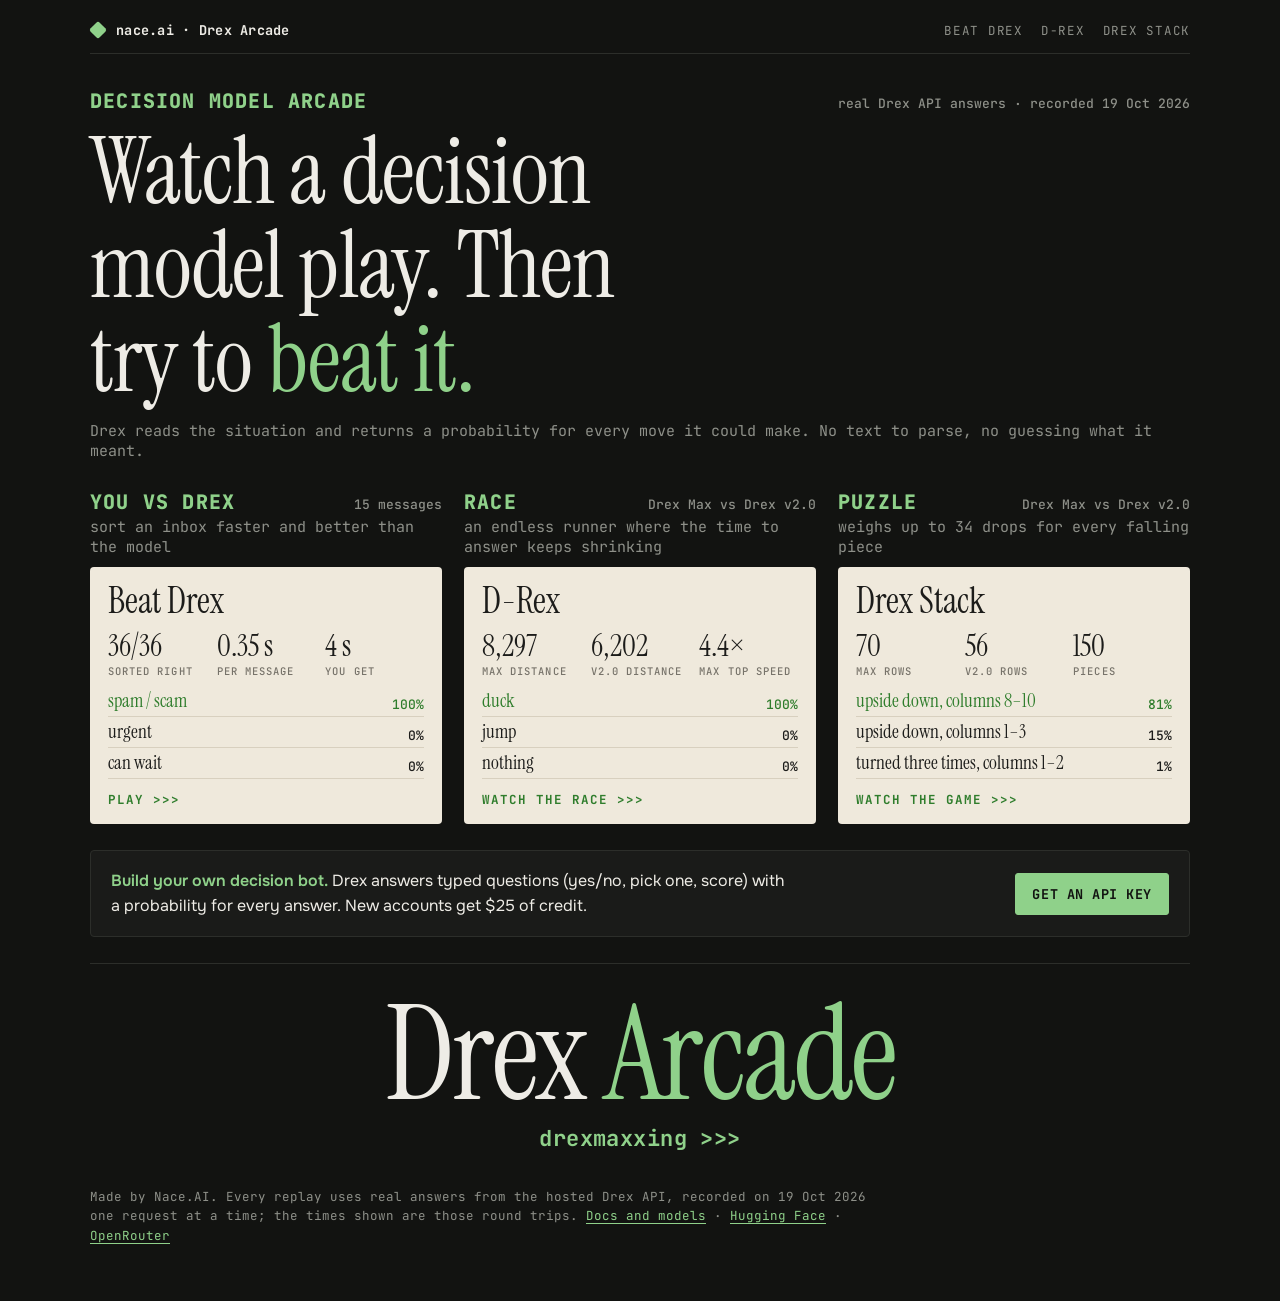
==== index.html @ 6d924fd9 "Drex Arcade: static replays of Drex playing three games Landing, Beat Drex, D-Rex and Drex Stack, st" ====
<!doctype html>
<html lang="en">
<head>
<meta charset="utf-8">
<meta name="viewport" content="width=device-width, initial-scale=1, viewport-fit=cover">
<title>Drex Arcade</title>
<meta name="description" content="Watch Drex, the decision model by Nace.AI, play games. Then try to beat it at sorting an inbox.">
<meta property="og:title" content="Drex Arcade">
<meta property="og:description" content="Watch a decision model play. Then try to beat it.">
<meta property="og:image" content="https://drex-arcade.vercel.app/og.png">
<meta name="twitter:card" content="summary_large_image">
<link rel="icon" href="favicon.svg" type="image/svg+xml">
<link rel="preconnect" href="https://fonts.googleapis.com"><link rel="preconnect" href="https://fonts.gstatic.com" crossorigin>
<link rel="stylesheet" href="https://fonts.googleapis.com/css2?family=Instrument+Serif&family=JetBrains+Mono:wght@400;500;700;800&family=Onest:wght@400;500;600&display=swap">
<link rel="stylesheet" href="shared.css">
<script>if (/[?&]clip\b/.test(location.search)) document.documentElement.classList.add('clip');</script>
<style>
  .hero { display: grid; gap: 14px; padding-block: 10px 4px; }
  .hero h1 { font-size: clamp(44px, 8vw, 92px); max-width: 15ch; }
  .hero h1 em { font-style: normal; color: var(--accent); }
  .tiles { display: grid; grid-template-columns: repeat(auto-fit, minmax(300px, 1fr)); gap: 28px 22px; }
  .tile { display: grid; gap: 10px; align-content: start; text-decoration: none; color: var(--ink); }
  .tile .paper { padding: 16px 18px; display: grid; gap: 12px; transition: transform .15s; }
  .tile:hover .paper { transform: translateY(-3px); }
  .tile .name { font: 400 36px/1 var(--serif); color: var(--paper-ink); }
  .nums { display: grid; grid-template-columns: repeat(3, 1fr); gap: 10px; }
  .nums div { display: grid; gap: 3px; }
  .odds { display: grid; gap: 4px; }
  .odds .row { display: grid; grid-template-columns: 1fr auto; gap: 10px; font: 400 19px/1.2 var(--serif); border-bottom: 1px solid var(--paper-line); padding-bottom: 3px; }
  .odds .row span:last-child { font: 500 13px var(--display); align-self: end; }
  .odds .row.pick { color: var(--accent-ink); }
  .play { font: 700 12.5px var(--display); letter-spacing: .08em; text-transform: uppercase; color: var(--accent-ink); }
</style>
</head>
<body>
<div class="wrap">
  <div class="topbar"><a class="brand" href="./"><i></i>nace.ai · Drex Arcade</a><nav><a href="beat/">Beat Drex</a><a href="d-rex/">D-Rex</a><a href="stack/">Drex Stack</a></nav></div>

  <section class="hero">
    <div class="sec-head"><div class="row"><span class="label">Decision model arcade</span><span class="meta">real Drex API answers · recorded 19 Oct 2026</span></div></div>
    <h1>Watch a decision model play. Then try to <em>beat it.</em></h1>
    <p class="subtitle">Drex reads the situation and returns a probability for every move it could make. No text to parse, no guessing what it meant.</p>
  </section>

  <section class="tiles">
    <a class="tile" href="beat/">
      <div class="sec-head"><div class="row"><span class="label">You vs Drex</span><span class="meta">15 messages</span></div><span class="subtitle">sort an inbox faster and better than the model</span></div>
      <div class="paper">
        <span class="name">Beat Drex</span>
        <div class="nums"><div><span class="num" id="b-right">…</span><span class="caps">sorted right</span></div><div><span class="num" id="b-ms">…</span><span class="caps">per message</span></div><div><span class="num">4 s</span><span class="caps">you get</span></div></div>
        <div class="odds"><div class="row pick"><span>spam / scam</span><span>100%</span></div><div class="row"><span>urgent</span><span>0%</span></div><div class="row"><span>can wait</span><span>0%</span></div></div>
        <span class="play">Play >>></span>
      </div>
    </a>
    <a class="tile" href="d-rex/">
      <div class="sec-head"><div class="row"><span class="label">Race</span><span class="meta">Drex Max vs Drex v2.0</span></div><span class="subtitle">an endless runner where the time to answer keeps shrinking</span></div>
      <div class="paper">
        <span class="name">D-Rex</span>
        <div class="nums"><div><span class="num" id="d-max">…</span><span class="caps">Max distance</span></div><div><span class="num" id="d-v2">…</span><span class="caps">v2.0 distance</span></div><div><span class="num" id="d-speed">…</span><span class="caps">Max top speed</span></div></div>
        <div class="odds"><div class="row pick"><span>duck</span><span>100%</span></div><div class="row"><span>jump</span><span>0%</span></div><div class="row"><span>nothing</span><span>0%</span></div></div>
        <span class="play">Watch the race >>></span>
      </div>
    </a>
    <a class="tile" href="stack/">
      <div class="sec-head"><div class="row"><span class="label">Puzzle</span><span class="meta">Drex Max vs Drex v2.0</span></div><span class="subtitle">weighs up to 34 drops for every falling piece</span></div>
      <div class="paper">
        <span class="name">Drex Stack</span>
        <div class="nums"><div><span class="num" id="s-max">…</span><span class="caps">Max rows</span></div><div><span class="num" id="s-v2">…</span><span class="caps">v2.0 rows</span></div><div><span class="num">150</span><span class="caps">pieces</span></div></div>
        <div class="odds"><div class="row pick"><span>upside down, columns 8–10</span><span>81%</span></div><div class="row"><span>upside down, columns 1–3</span><span>15%</span></div><div class="row"><span>turned three times, columns 1–2</span><span>1%</span></div></div>
        <span class="play">Watch the game >>></span>
      </div>
    </a>
  </section>

  <section class="cta">
    <p><b>Build your own decision bot.</b> Drex answers typed questions (yes/no, pick one, score) with a probability for every answer. New accounts get $25 of credit.</p>
    <a class="btn accent" href="https://console.nace.ai/?utm_source=arcade&amp;utm_medium=site&amp;utm_campaign=drex10000&amp;utm_content=home">Get an API key</a>
  </section>

  <footer class="wordmark"><span class="big">Drex <em>Arcade</em></span><span class="tag">drexmaxxing >>></span></footer>
  <p class="note">Made by Nace.AI. Every replay uses real answers from the hosted Drex API, recorded on 19 Oct 2026 one request at a time; the times shown are those round trips. <a href="https://nace.ai/developers">Docs and models</a> · <a href="https://huggingface.co/nace-ai">Hugging Face</a> · <a href="https://openrouter.ai/nace-ai">OpenRouter</a></p>
</div>
<script type="module">
// Headline numbers come straight from the recordings.
const get = (p) => fetch(p).then((r) => (r.ok ? r.json() : null)).catch(() => null);
const set = (id, v) => { const el = document.getElementById(id); if (el) el.textContent = v; };
const [beat, stack, race] = await Promise.all([get('beat/answers.json'), get('stack/replay.json'), get('d-rex/replay.json')]);
if (beat) {
  const { MESSAGES } = await import('./beat/messages.js');
  const a = beat.answers['drex-max'];
  set('b-right', `${a.filter((x, i) => x.choice === MESSAGES[i].label).length}/${a.length}`);
  set('b-ms', `${(a.reduce((s, x) => s + x.ms, 0) / a.length / 1000).toFixed(2)} s`);
}
if (race) {
  const dx = await import('./d-rex/engine.js');
  const sch = dx.schedule(race.seed, 400), mx = dx.simulate(race.runs['drex-max'], sch), v2 = dx.simulate(race.runs['drex-v2.0'], sch);
  set('d-max', mx.score.toLocaleString('en-US')); set('d-v2', v2.score.toLocaleString('en-US')); set('d-speed', `${mx.speed}×`);
}
if (stack) {
  const sm = await import('./stack/engine.js');
  const rows = {};
  for (const [model, run] of Object.entries(stack.runs)) {
    const seq = sm.pieceSequence(stack.seed, stack.maxPieces + 2), garbage = sm.garbageHoles(stack.seed, 100);
    let b = sm.emptyBoard(), lines = 0;
    run.forEach((d, i) => { const { list } = sm.requestFor(b, seq, i, lines, stack.version); const p = list.find((o) => o.key === d.choice) ?? list[0]; b = sm.normalize(p.after); lines += p.cleared; if ((i + 1) % sm.GARBAGE_EVERY === 0) b = sm.addGarbage(b, garbage[(i + 1) / sm.GARBAGE_EVERY]).board; });
    rows[model] = lines;
  }
  set('s-max', rows['drex-max']); set('s-v2', rows['drex-v2.0']);
}
</script>
</body>
</html>
---- shared.css ----
/* Drex Arcade, styled after the Drex Max launch post: near-black page, green mono section labels,
   a high-contrast serif for names and numbers, and cream "paper" panels that hold the data. One dark look on purpose. */
:root {
  color-scheme: dark;
  --bg: #121311; --surface: #1a1b19; --ink: #eeece6; --muted: #8e9089; --line: #2c2e2a;
  --accent: #8fd18a; --accent-soft: #1f2c1e; --amber: #e3b45a; --amber-soft: #2e2615; --bad: #e8795a; --bad-soft: #33201a;
  --paper: #efe9dc; --paper-ink: #1c1c1a; --paper-muted: #77736a; --paper-line: #d8d0bf; --accent-ink: #2f7d2c; --bad-ink: #b4441c; --amber-ink: #b07a12;
  --display: "JetBrains Mono", ui-monospace, "SF Mono", Menlo, monospace;   /* labels, UI, data */
  --serif: "Instrument Serif", "Iowan Old Style", Georgia, serif;          /* names and big numbers */
  --body: "Onest", system-ui, -apple-system, "Segoe UI", sans-serif;
}
* { box-sizing: border-box; }
html, body { margin: 0; }
body { background: var(--bg); color: var(--ink); font: 16px/1.55 var(--body);
  padding-left: max(16px, env(safe-area-inset-left, 0px)); padding-right: max(16px, env(safe-area-inset-right, 0px)); padding-block: 20px 56px; }
a { color: var(--accent); text-underline-offset: 3px; }
h1, h2, h3 { font-family: var(--serif); font-weight: 400; margin: 0; line-height: 1.02; text-wrap: balance; letter-spacing: -0.01em; }
p { margin: 0; }
.wrap { max-width: 1100px; margin: 0 auto; display: grid; gap: 26px; }

/* Top bar */
.topbar { display: flex; justify-content: space-between; align-items: center; gap: 12px; flex-wrap: wrap; font-family: var(--display); font-size: 13.5px; border-bottom: 1px solid var(--line); padding-bottom: 12px; }
.topbar .brand { font-weight: 700; color: var(--ink); text-decoration: none; display: flex; align-items: center; gap: 10px; letter-spacing: .02em; }
.topbar .brand i { width: 16px; height: 16px; background: var(--accent); display: inline-block; border-radius: 3px; transform: rotate(45deg) scale(.8); }
.topbar nav { display: flex; gap: 18px; flex-wrap: wrap; }
.topbar nav a { color: var(--muted); text-decoration: none; text-transform: uppercase; letter-spacing: .06em; font-size: 12.5px; }
.topbar nav a[aria-current="page"], .topbar nav a:hover { color: var(--accent); }

/* Section heads, as in the post: green mono label left, grey mono meta right, grey subtitle under */
.sec-head { display: grid; gap: 4px; }
.sec-head .row { display: flex; justify-content: space-between; align-items: baseline; gap: 12px; flex-wrap: wrap; }
.label { font: 800 clamp(16px, 2.2vw, 20px)/1.1 var(--display); letter-spacing: .06em; text-transform: uppercase; color: var(--accent); }
.meta { font: 500 13px var(--display); color: var(--muted); }
.subtitle { font: 400 15px var(--display); color: var(--muted); }

/* Cream paper panels hold game data */
.paper { background: var(--paper); color: var(--paper-ink); border-radius: 4px; }
.paper .caps { font: 500 10.5px var(--display); letter-spacing: .1em; text-transform: uppercase; color: var(--paper-muted); }
.paper .num { font: 400 30px/1 var(--serif); font-variant-numeric: tabular-nums; }
.paper .rule { border-top: 1px solid var(--paper-line); }

/* Buttons */
.btn { font: 700 13.5px var(--display); letter-spacing: .04em; text-transform: uppercase; padding: 11px 16px; border: 1px solid var(--accent); background: transparent; color: var(--accent); border-radius: 3px; cursor: pointer; text-decoration: none; display: inline-flex; align-items: center; gap: 8px; }
.btn:hover { background: var(--accent-soft); }
.btn.primary, .btn.accent { background: var(--accent); color: var(--bg); }
.btn.primary:hover, .btn.accent:hover { filter: brightness(1.08); }
.btn:focus-visible, a:focus-visible, button:focus-visible { outline: 2px solid var(--accent); outline-offset: 3px; }
.muted { color: var(--muted); }
.mono { font-family: var(--display); }
.note { font: 12.5px/1.55 var(--display); color: var(--muted); max-width: 100ch; }

/* Call to action band */
.cta { border: 1px solid var(--line); border-radius: 4px; padding: 18px 20px; display: flex; justify-content: space-between; align-items: center; gap: 14px; flex-wrap: wrap; background: var(--surface); }
.cta p { max-width: 62ch; }
.cta b { color: var(--accent); font-weight: 600; }

/* Big wordmark footer, like the post's "Drex Max" */
.wordmark { display: grid; gap: 6px; justify-items: center; padding-block: 28px 8px; border-top: 1px solid var(--line); }
.wordmark .big { font: 400 clamp(56px, 12vw, 132px)/0.95 var(--serif); letter-spacing: -0.02em; }
.wordmark .big em { font-style: normal; color: var(--accent); }
.wordmark .tag { font: 700 clamp(16px, 2.4vw, 22px) var(--display); color: var(--accent); letter-spacing: .02em; }
/* ?clip: a clean frame for screen-recording posts on X (no nav, CTA or footnotes) */
.clip body { padding-block: 28px; }
.clip .topbar, .clip .cta, .clip .note, .clip .no-clip { display: none !important; }
.clip .wordmark { padding-block: 14px 0; }
.clip .wordmark .big { font-size: clamp(40px, 6vw, 64px); }

@media (prefers-reduced-motion: reduce) { * { transition: none !important; animation: none !important; } }
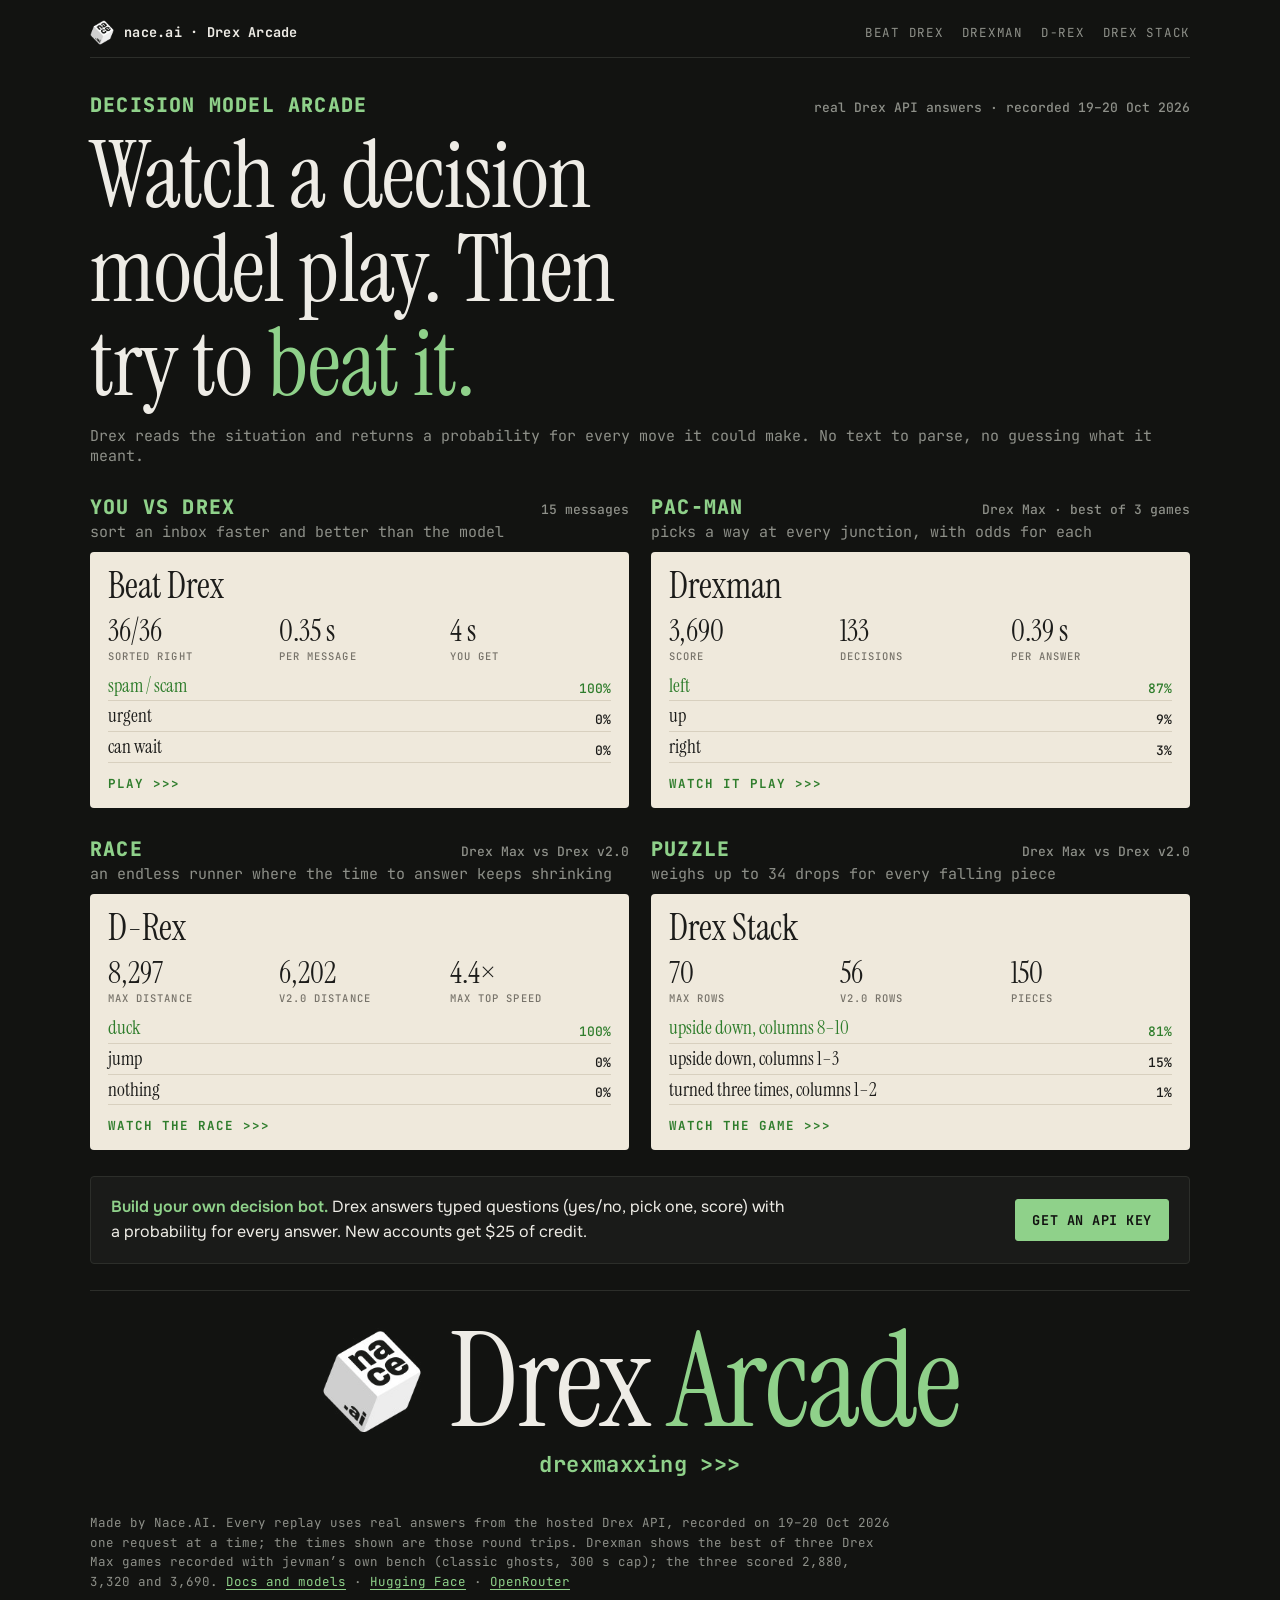
==== commit 354f778a: "Add Drexman, use the real Nace logo Drexman is jevman's Pac-Man replaying a recorded Drex Max game (" ====
--- a/index.html
+++ b/index.html
@@ -9,7 +9,7 @@
 <meta property="og:description" content="Watch a decision model play. Then try to beat it.">
 <meta property="og:image" content="https://drex-arcade.vercel.app/og.png">
 <meta name="twitter:card" content="summary_large_image">
-<link rel="icon" href="favicon.svg" type="image/svg+xml">
+<link rel="icon" href="favicon.png" type="image/png">
 <link rel="preconnect" href="https://fonts.googleapis.com"><link rel="preconnect" href="https://fonts.gstatic.com" crossorigin>
 <link rel="stylesheet" href="https://fonts.googleapis.com/css2?family=Instrument+Serif&family=JetBrains+Mono:wght@400;500;700;800&family=Onest:wght@400;500;600&display=swap">
 <link rel="stylesheet" href="shared.css">
@@ -18,7 +18,7 @@
   .hero { display: grid; gap: 14px; padding-block: 10px 4px; }
   .hero h1 { font-size: clamp(44px, 8vw, 92px); max-width: 15ch; }
   .hero h1 em { font-style: normal; color: var(--accent); }
-  .tiles { display: grid; grid-template-columns: repeat(auto-fit, minmax(300px, 1fr)); gap: 28px 22px; }
+  .tiles { display: grid; grid-template-columns: repeat(auto-fit, minmax(min(100%, 440px), 1fr)); gap: 30px 22px; }
   .tile { display: grid; gap: 10px; align-content: start; text-decoration: none; color: var(--ink); }
   .tile .paper { padding: 16px 18px; display: grid; gap: 12px; transition: transform .15s; }
   .tile:hover .paper { transform: translateY(-3px); }
@@ -34,10 +34,10 @@
 </head>
 <body>
 <div class="wrap">
-  <div class="topbar"><a class="brand" href="./"><i></i>nace.ai · Drex Arcade</a><nav><a href="beat/">Beat Drex</a><a href="d-rex/">D-Rex</a><a href="stack/">Drex Stack</a></nav></div>
+  <div class="topbar"><a class="brand" href="./"><img src="nace.png" alt="">nace.ai · Drex Arcade</a><nav><a href="beat/">Beat Drex</a><a href="drexman/">Drexman</a><a href="d-rex/">D-Rex</a><a href="stack/">Drex Stack</a></nav></div>
 
   <section class="hero">
-    <div class="sec-head"><div class="row"><span class="label">Decision model arcade</span><span class="meta">real Drex API answers · recorded 19 Oct 2026</span></div></div>
+    <div class="sec-head"><div class="row"><span class="label">Decision model arcade</span><span class="meta">real Drex API answers · recorded 19–20 Oct 2026</span></div></div>
     <h1>Watch a decision model play. Then try to <em>beat it.</em></h1>
     <p class="subtitle">Drex reads the situation and returns a probability for every move it could make. No text to parse, no guessing what it meant.</p>
   </section>
@@ -50,6 +50,15 @@
         <div class="nums"><div><span class="num" id="b-right">…</span><span class="caps">sorted right</span></div><div><span class="num" id="b-ms">…</span><span class="caps">per message</span></div><div><span class="num">4 s</span><span class="caps">you get</span></div></div>
         <div class="odds"><div class="row pick"><span>spam / scam</span><span>100%</span></div><div class="row"><span>urgent</span><span>0%</span></div><div class="row"><span>can wait</span><span>0%</span></div></div>
         <span class="play">Play >>></span>
+      </div>
+    </a>
+    <a class="tile" href="drexman/">
+      <div class="sec-head"><div class="row"><span class="label">Pac-Man</span><span class="meta">Drex Max · best of 3 games</span></div><span class="subtitle">picks a way at every junction, with odds for each</span></div>
+      <div class="paper">
+        <span class="name">Drexman</span>
+        <div class="nums"><div><span class="num" id="p-score">…</span><span class="caps">score</span></div><div><span class="num" id="p-dec">…</span><span class="caps">decisions</span></div><div><span class="num" id="p-ms">…</span><span class="caps">per answer</span></div></div>
+        <div class="odds" id="p-odds"></div>
+        <span class="play">Watch it play >>></span>
       </div>
     </a>
     <a class="tile" href="d-rex/">
@@ -77,19 +86,28 @@
     <a class="btn accent" href="https://console.nace.ai/?utm_source=arcade&amp;utm_medium=site&amp;utm_campaign=drex10000&amp;utm_content=home">Get an API key</a>
   </section>
 
-  <footer class="wordmark"><span class="big">Drex <em>Arcade</em></span><span class="tag">drexmaxxing >>></span></footer>
-  <p class="note">Made by Nace.AI. Every replay uses real answers from the hosted Drex API, recorded on 19 Oct 2026 one request at a time; the times shown are those round trips. <a href="https://nace.ai/developers">Docs and models</a> · <a href="https://huggingface.co/nace-ai">Hugging Face</a> · <a href="https://openrouter.ai/nace-ai">OpenRouter</a></p>
+  <footer class="wordmark"><span class="lockup"><img src="nace.png" alt="Nace.AI"><span class="big">Drex <em>Arcade</em></span></span><span class="tag">drexmaxxing >>></span></footer>
+  <p class="note">Made by Nace.AI. Every replay uses real answers from the hosted Drex API, recorded on 19–20 Oct 2026 one request at a time; the times shown are those round trips. Drexman shows the best of three Drex Max games recorded with jevman’s own bench (classic ghosts, 300 s cap); the three scored 2,880, 3,320 and 3,690. <a href="https://nace.ai/developers">Docs and models</a> · <a href="https://huggingface.co/nace-ai">Hugging Face</a> · <a href="https://openrouter.ai/nace-ai">OpenRouter</a></p>
 </div>
 <script type="module">
 // Headline numbers come straight from the recordings.
 const get = (p) => fetch(p).then((r) => (r.ok ? r.json() : null)).catch(() => null);
 const set = (id, v) => { const el = document.getElementById(id); if (el) el.textContent = v; };
-const [beat, stack, race] = await Promise.all([get('beat/answers.json'), get('stack/replay.json'), get('d-rex/replay.json')]);
+const [beat, stack, race, pac] = await Promise.all([get('beat/answers.json'), get('stack/replay.json'), get('d-rex/replay.json'), get('drexman/demo/drex-max.json')]);
 if (beat) {
   const { MESSAGES } = await import('./beat/messages.js');
   const a = beat.answers['drex-max'];
   set('b-right', `${a.filter((x, i) => x.choice === MESSAGES[i].label).length}/${a.length}`);
   set('b-ms', `${(a.reduce((s, x) => s + x.ms, 0) / a.length / 1000).toFixed(2)} s`);
+}
+if (pac) {
+  const calls = pac.events.filter(([, e]) => e.type === 'call'), picks = pac.events.filter(([, e]) => e.type === 'decision').map(([, e]) => e.decision);
+  set('p-score', pac.final.score.toLocaleString('en-US')); set('p-dec', picks.length);
+  set('p-ms', `${(calls.reduce((s, [, e]) => s + e.latencyMs, 0) / calls.length / 1000).toFixed(2)} s`);
+  // A real junction from the game: three ways open and a clear but not certain pick
+  const d = picks.find((x) => x.options.length === 3 && x.probabilities[x.choice] > 0.6 && x.probabilities[x.choice] < 0.95) ?? picks[0];
+  const rows = Object.entries(d.probabilities).sort((a, b) => b[1] - a[1]);
+  document.getElementById('p-odds').innerHTML = rows.map(([k, p]) => `<div class="row ${k === d.choice ? 'pick' : ''}"><span>${k}</span><span>${Math.round(p * 100)}%</span></div>`).join('');
 }
 if (race) {
   const dx = await import('./d-rex/engine.js');
--- a/shared.css
+++ b/shared.css
@@ -21,7 +21,7 @@
 /* Top bar */
 .topbar { display: flex; justify-content: space-between; align-items: center; gap: 12px; flex-wrap: wrap; font-family: var(--display); font-size: 13.5px; border-bottom: 1px solid var(--line); padding-bottom: 12px; }
 .topbar .brand { font-weight: 700; color: var(--ink); text-decoration: none; display: flex; align-items: center; gap: 10px; letter-spacing: .02em; }
-.topbar .brand i { width: 16px; height: 16px; background: var(--accent); display: inline-block; border-radius: 3px; transform: rotate(45deg) scale(.8); }
+.topbar .brand img { width: 24px; height: auto; display: block; }
 .topbar nav { display: flex; gap: 18px; flex-wrap: wrap; }
 .topbar nav a { color: var(--muted); text-decoration: none; text-transform: uppercase; letter-spacing: .06em; font-size: 12.5px; }
 .topbar nav a[aria-current="page"], .topbar nav a:hover { color: var(--accent); }
@@ -56,6 +56,8 @@
 
 /* Big wordmark footer, like the post's "Drex Max" */
 .wordmark { display: grid; gap: 6px; justify-items: center; padding-block: 28px 8px; border-top: 1px solid var(--line); }
+.wordmark .lockup { display: flex; align-items: center; gap: clamp(14px, 2.4vw, 26px); }
+.wordmark .lockup img { width: clamp(50px, 8vw, 104px); height: auto; }
 .wordmark .big { font: 400 clamp(56px, 12vw, 132px)/0.95 var(--serif); letter-spacing: -0.02em; }
 .wordmark .big em { font-style: normal; color: var(--accent); }
 .wordmark .tag { font: 700 clamp(16px, 2.4vw, 22px) var(--display); color: var(--accent); letter-spacing: .02em; }
@@ -64,5 +66,6 @@
 .clip .topbar, .clip .cta, .clip .note, .clip .no-clip { display: none !important; }
 .clip .wordmark { padding-block: 14px 0; }
 .clip .wordmark .big { font-size: clamp(40px, 6vw, 64px); }
+.clip .wordmark .lockup img { width: clamp(36px, 5vw, 56px); }
 
 @media (prefers-reduced-motion: reduce) { * { transition: none !important; animation: none !important; } }
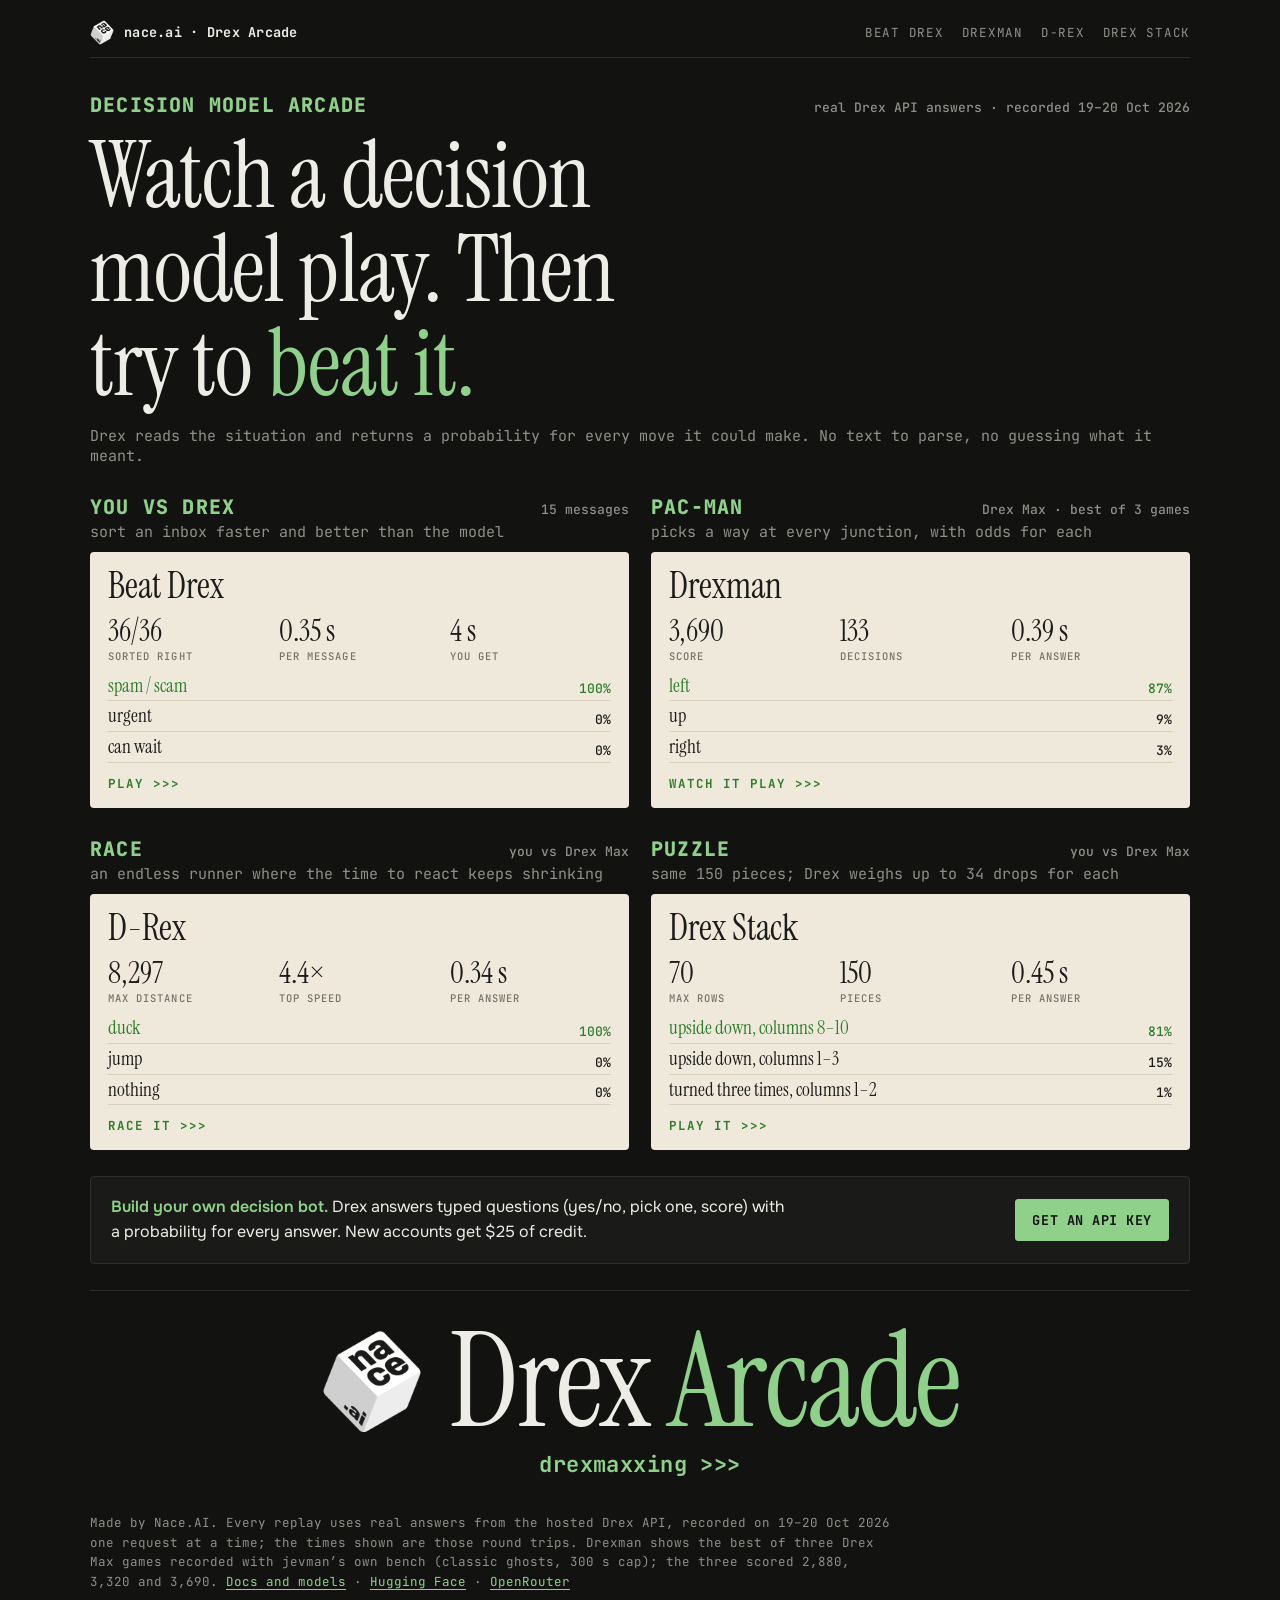
==== commit 8764af1c: "D-Rex and Drex Stack: you vs Drex Max Both games are now played by the visitor against Drex Max's re" ====
--- a/index.html
+++ b/index.html
@@ -62,21 +62,21 @@
       </div>
     </a>
     <a class="tile" href="d-rex/">
-      <div class="sec-head"><div class="row"><span class="label">Race</span><span class="meta">Drex Max vs Drex v2.0</span></div><span class="subtitle">an endless runner where the time to answer keeps shrinking</span></div>
+      <div class="sec-head"><div class="row"><span class="label">Race</span><span class="meta">you vs Drex Max</span></div><span class="subtitle">an endless runner where the time to react keeps shrinking</span></div>
       <div class="paper">
         <span class="name">D-Rex</span>
-        <div class="nums"><div><span class="num" id="d-max">…</span><span class="caps">Max distance</span></div><div><span class="num" id="d-v2">…</span><span class="caps">v2.0 distance</span></div><div><span class="num" id="d-speed">…</span><span class="caps">Max top speed</span></div></div>
+        <div class="nums"><div><span class="num" id="d-max">…</span><span class="caps">Max distance</span></div><div><span class="num" id="d-speed">…</span><span class="caps">top speed</span></div><div><span class="num" id="d-ms">…</span><span class="caps">per answer</span></div></div>
         <div class="odds"><div class="row pick"><span>duck</span><span>100%</span></div><div class="row"><span>jump</span><span>0%</span></div><div class="row"><span>nothing</span><span>0%</span></div></div>
-        <span class="play">Watch the race >>></span>
+        <span class="play">Race it >>></span>
       </div>
     </a>
     <a class="tile" href="stack/">
-      <div class="sec-head"><div class="row"><span class="label">Puzzle</span><span class="meta">Drex Max vs Drex v2.0</span></div><span class="subtitle">weighs up to 34 drops for every falling piece</span></div>
+      <div class="sec-head"><div class="row"><span class="label">Puzzle</span><span class="meta">you vs Drex Max</span></div><span class="subtitle">same 150 pieces; Drex weighs up to 34 drops for each</span></div>
       <div class="paper">
         <span class="name">Drex Stack</span>
-        <div class="nums"><div><span class="num" id="s-max">…</span><span class="caps">Max rows</span></div><div><span class="num" id="s-v2">…</span><span class="caps">v2.0 rows</span></div><div><span class="num">150</span><span class="caps">pieces</span></div></div>
+        <div class="nums"><div><span class="num" id="s-max">…</span><span class="caps">Max rows</span></div><div><span class="num">150</span><span class="caps">pieces</span></div><div><span class="num" id="s-ms">…</span><span class="caps">per answer</span></div></div>
         <div class="odds"><div class="row pick"><span>upside down, columns 8–10</span><span>81%</span></div><div class="row"><span>upside down, columns 1–3</span><span>15%</span></div><div class="row"><span>turned three times, columns 1–2</span><span>1%</span></div></div>
-        <span class="play">Watch the game >>></span>
+        <span class="play">Play it >>></span>
       </div>
     </a>
   </section>
@@ -111,8 +111,8 @@
 }
 if (race) {
   const dx = await import('./d-rex/engine.js');
-  const sch = dx.schedule(race.seed, 400), mx = dx.simulate(race.runs['drex-max'], sch), v2 = dx.simulate(race.runs['drex-v2.0'], sch);
-  set('d-max', mx.score.toLocaleString('en-US')); set('d-v2', v2.score.toLocaleString('en-US')); set('d-speed', `${mx.speed}×`);
+  const sch = dx.schedule(race.seed, 400), mx = dx.simulate(race.runs['drex-max'], sch), ms = race.runs['drex-max'].map((d) => d.ms);
+  set('d-max', mx.score.toLocaleString('en-US')); set('d-speed', `${mx.speed}×`); set('d-ms', `${(ms.reduce((a, b) => a + b, 0) / ms.length / 1000).toFixed(2)} s`);
 }
 if (stack) {
   const sm = await import('./stack/engine.js');
@@ -123,7 +123,7 @@
     run.forEach((d, i) => { const { list } = sm.requestFor(b, seq, i, lines, stack.version); const p = list.find((o) => o.key === d.choice) ?? list[0]; b = sm.normalize(p.after); lines += p.cleared; if ((i + 1) % sm.GARBAGE_EVERY === 0) b = sm.addGarbage(b, garbage[(i + 1) / sm.GARBAGE_EVERY]).board; });
     rows[model] = lines;
   }
-  set('s-max', rows['drex-max']); set('s-v2', rows['drex-v2.0']);
+  set('s-max', rows['drex-max']); const sms = stack.runs['drex-max'].map((d) => d.ms); set('s-ms', `${(sms.reduce((a, b) => a + b, 0) / sms.length / 1000).toFixed(2)} s`);
 }
 </script>
 </body>
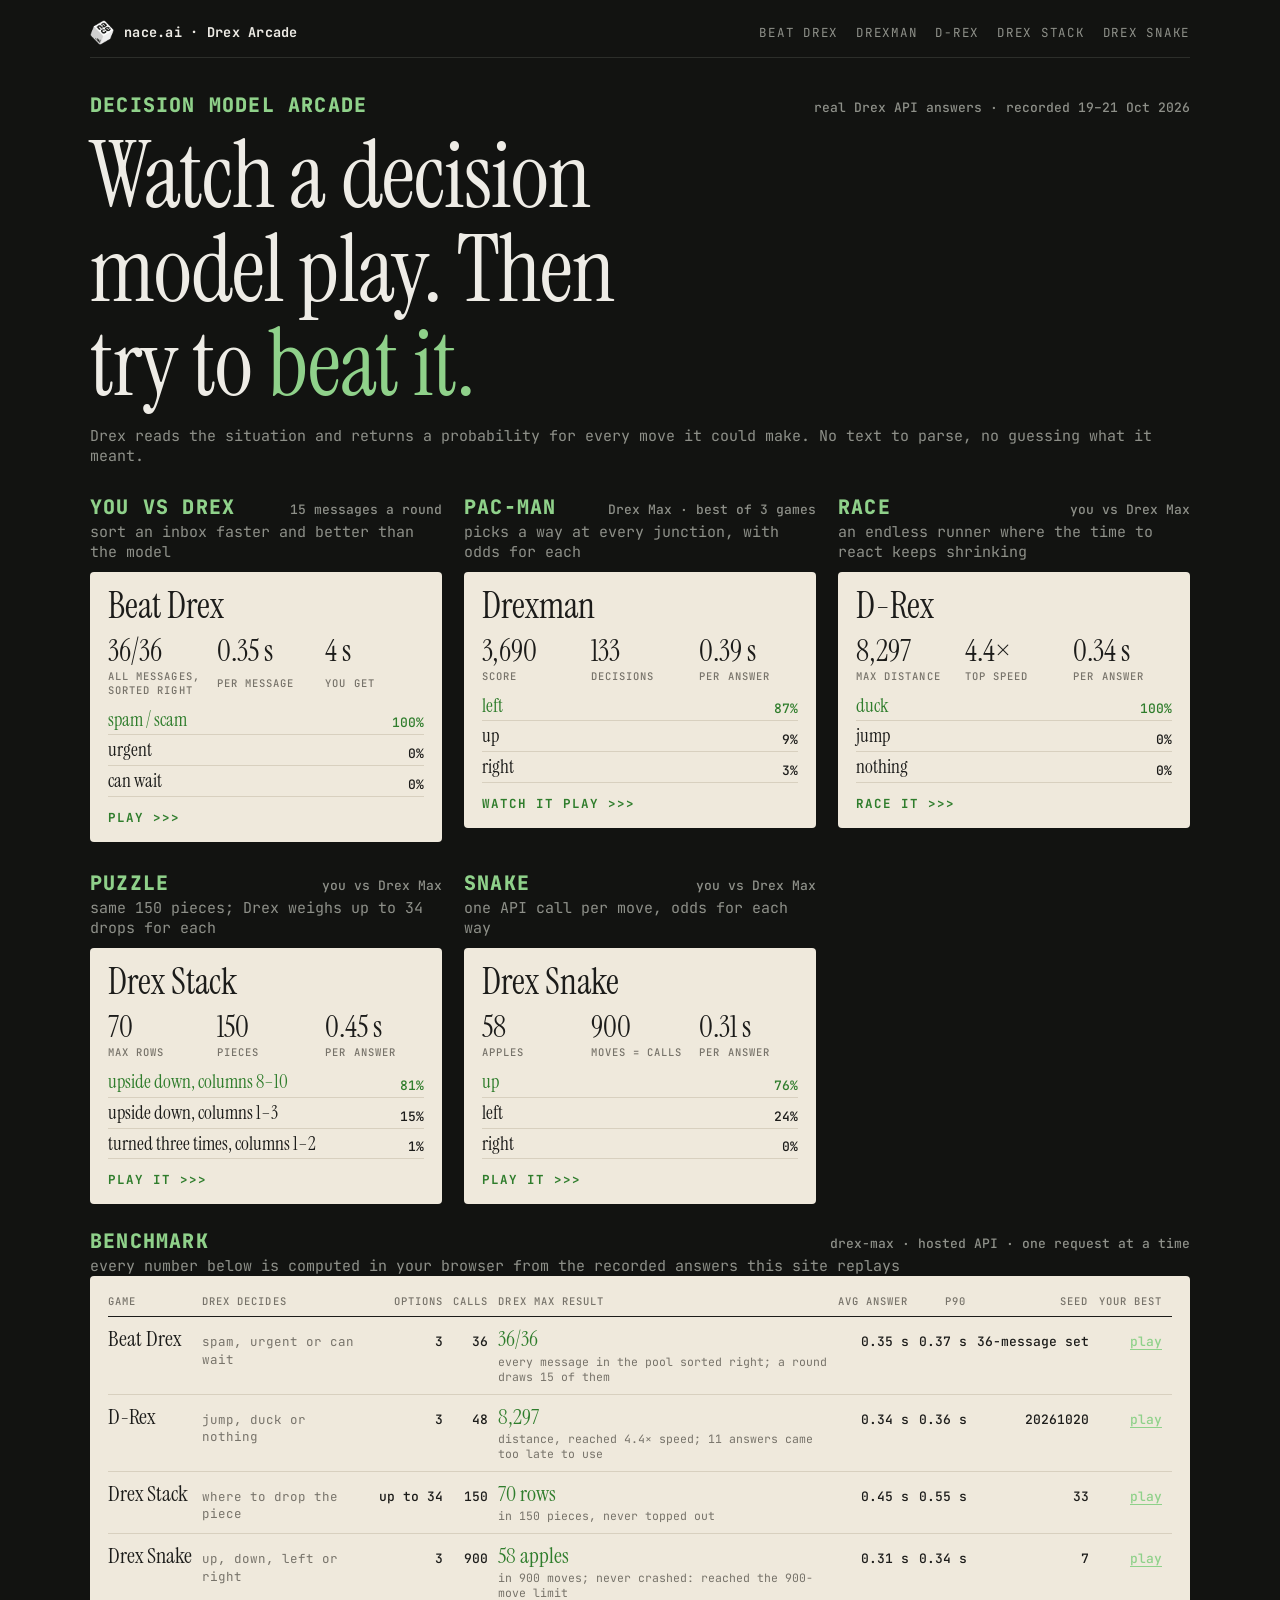
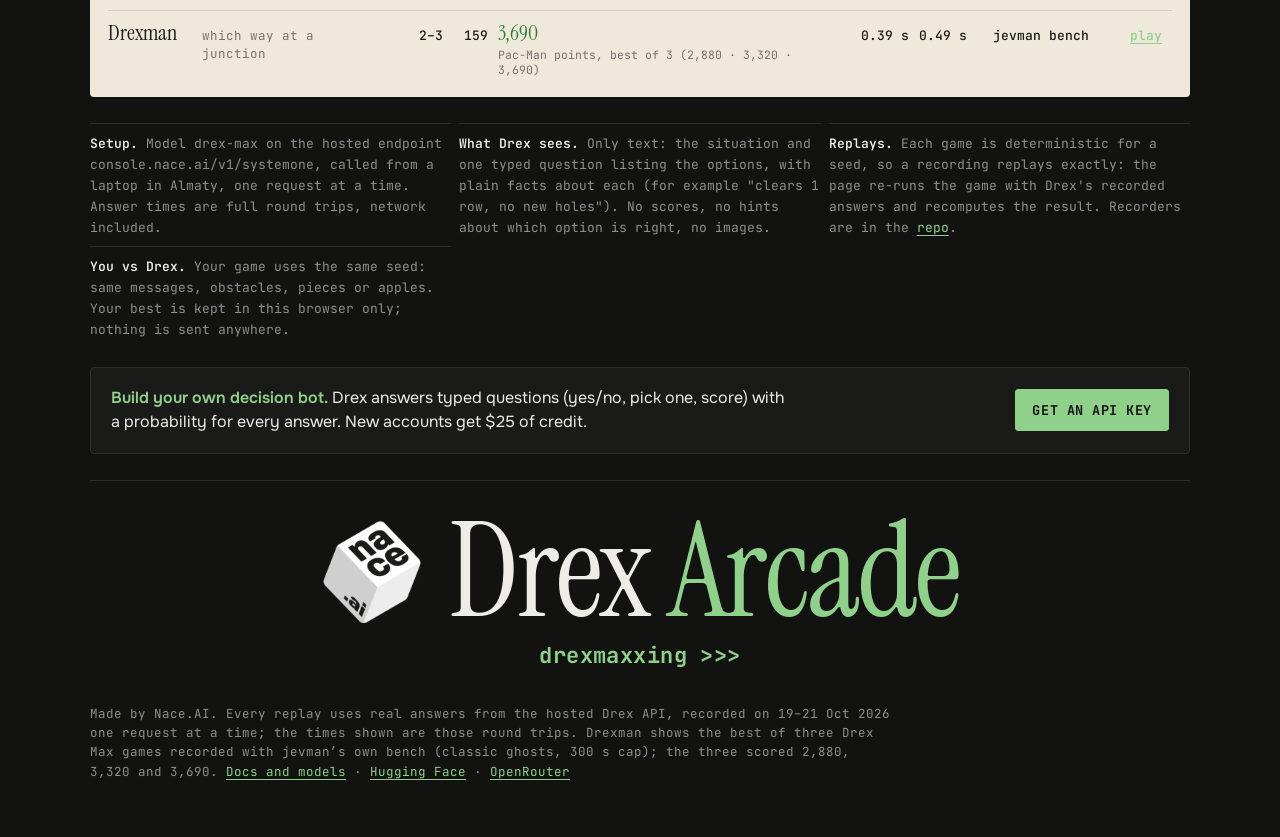
==== commit 391037a3: "Add Drex Snake, a benchmark table, audit fixes Drex Snake: you vs Drex Max on the same board. Drex M" ====
--- a/index.html
+++ b/index.html
@@ -7,7 +7,7 @@
 <meta name="description" content="Watch Drex, the decision model by Nace.AI, play games. Then try to beat it at sorting an inbox.">
 <meta property="og:title" content="Drex Arcade">
 <meta property="og:description" content="Watch a decision model play. Then try to beat it.">
-<meta property="og:image" content="https://drex-arcade.vercel.app/og.png">
+<meta property="og:image" content="https://drex-arcade-pi.vercel.app/og.png">
 <meta name="twitter:card" content="summary_large_image">
 <link rel="icon" href="favicon.png" type="image/png">
 <link rel="preconnect" href="https://fonts.googleapis.com"><link rel="preconnect" href="https://fonts.gstatic.com" crossorigin>
@@ -18,7 +18,7 @@
   .hero { display: grid; gap: 14px; padding-block: 10px 4px; }
   .hero h1 { font-size: clamp(44px, 8vw, 92px); max-width: 15ch; }
   .hero h1 em { font-style: normal; color: var(--accent); }
-  .tiles { display: grid; grid-template-columns: repeat(auto-fit, minmax(min(100%, 440px), 1fr)); gap: 30px 22px; }
+  .tiles { display: grid; grid-template-columns: repeat(auto-fit, minmax(min(100%, 340px), 1fr)); gap: 30px 22px; }
   .tile { display: grid; gap: 10px; align-content: start; text-decoration: none; color: var(--ink); }
   .tile .paper { padding: 16px 18px; display: grid; gap: 12px; transition: transform .15s; }
   .tile:hover .paper { transform: translateY(-3px); }
@@ -30,24 +30,41 @@
   .odds .row span:last-child { font: 500 13px var(--display); align-self: end; }
   .odds .row.pick { color: var(--accent-ink); }
   .play { font: 700 12.5px var(--display); letter-spacing: .08em; text-transform: uppercase; color: var(--accent-ink); }
+  .bench .paper { padding: 6px 18px 10px; overflow-x: auto; }
+  .bench table { width: 100%; border-collapse: collapse; min-width: 760px; }
+  .bench th { font: 500 10.5px var(--display); letter-spacing: .1em; text-transform: uppercase; color: var(--paper-muted); text-align: left; padding: 12px 10px 8px 0; border-bottom: 1px solid var(--paper-ink); white-space: nowrap; }
+  .bench td { padding: 10px 10px 10px 0; border-bottom: 1px solid var(--paper-line); vertical-align: baseline; font: 12.5px/1.4 var(--display); color: var(--paper-muted); }
+  .bench td.game { font: 400 22px/1.1 var(--serif); color: var(--paper-ink); white-space: nowrap; }
+  .bench td.game a { color: inherit; text-decoration: none; }
+  .bench td.game a:hover { color: var(--accent-ink); }
+  .bench td.res { font: 400 22px/1.1 var(--serif); color: var(--accent-ink); white-space: nowrap; }
+  .bench td.res small { display: block; font: 11.5px var(--display); color: var(--paper-muted); margin-top: 2px; white-space: normal; }
+  .bench td.r { font: 500 13px var(--display); color: var(--paper-ink); text-align: right; white-space: nowrap; }
+  .bench th.r { text-align: right; }
+  .bench td:nth-child(2) { min-width: 150px; }
+  .bench td.res { min-width: 210px; }
+  .bench tr:last-child td { border-bottom: 0; }
+  .method { display: grid; gap: 8px; grid-template-columns: repeat(auto-fit, minmax(min(100%, 320px), 1fr)); }
+  .method p { font: 13px/1.6 var(--display); color: var(--muted); border-top: 1px solid var(--line); padding-top: 10px; }
+  .method b { color: var(--ink); font-weight: 600; }
 </style>
 </head>
 <body>
 <div class="wrap">
-  <div class="topbar"><a class="brand" href="./"><img src="nace.png" alt="">nace.ai · Drex Arcade</a><nav><a href="beat/">Beat Drex</a><a href="drexman/">Drexman</a><a href="d-rex/">D-Rex</a><a href="stack/">Drex Stack</a></nav></div>
+  <div class="topbar"><a class="brand" href="./"><img src="nace.png" alt="">nace.ai · Drex Arcade</a><nav><a href="beat/">Beat Drex</a><a href="drexman/">Drexman</a><a href="d-rex/">D-Rex</a><a href="stack/">Drex Stack</a><a href="snake/">Drex Snake</a></nav></div>
 
   <section class="hero">
-    <div class="sec-head"><div class="row"><span class="label">Decision model arcade</span><span class="meta">real Drex API answers · recorded 19–20 Oct 2026</span></div></div>
+    <div class="sec-head"><div class="row"><span class="label">Decision model arcade</span><span class="meta">real Drex API answers · recorded 19–21 Oct 2026</span></div></div>
     <h1>Watch a decision model play. Then try to <em>beat it.</em></h1>
     <p class="subtitle">Drex reads the situation and returns a probability for every move it could make. No text to parse, no guessing what it meant.</p>
   </section>
 
   <section class="tiles">
     <a class="tile" href="beat/">
-      <div class="sec-head"><div class="row"><span class="label">You vs Drex</span><span class="meta">15 messages</span></div><span class="subtitle">sort an inbox faster and better than the model</span></div>
+      <div class="sec-head"><div class="row"><span class="label">You vs Drex</span><span class="meta">15 messages a round</span></div><span class="subtitle">sort an inbox faster and better than the model</span></div>
       <div class="paper">
         <span class="name">Beat Drex</span>
-        <div class="nums"><div><span class="num" id="b-right">…</span><span class="caps">sorted right</span></div><div><span class="num" id="b-ms">…</span><span class="caps">per message</span></div><div><span class="num">4 s</span><span class="caps">you get</span></div></div>
+        <div class="nums"><div><span class="num" id="b-right">…</span><span class="caps">all messages, sorted right</span></div><div><span class="num" id="b-ms">…</span><span class="caps">per message</span></div><div><span class="num">4 s</span><span class="caps">you get</span></div></div>
         <div class="odds"><div class="row pick"><span>spam / scam</span><span>100%</span></div><div class="row"><span>urgent</span><span>0%</span></div><div class="row"><span>can wait</span><span>0%</span></div></div>
         <span class="play">Play >>></span>
       </div>
@@ -79,6 +96,27 @@
         <span class="play">Play it >>></span>
       </div>
     </a>
+    <a class="tile" href="snake/">
+      <div class="sec-head"><div class="row"><span class="label">Snake</span><span class="meta">you vs Drex Max</span></div><span class="subtitle">one API call per move, odds for each way</span></div>
+      <div class="paper">
+        <span class="name">Drex Snake</span>
+        <div class="nums"><div><span class="num" id="n-apples">…</span><span class="caps">apples</span></div><div><span class="num" id="n-moves">…</span><span class="caps">moves = calls</span></div><div><span class="num" id="n-ms">…</span><span class="caps">per answer</span></div></div>
+        <div class="odds" id="n-odds"></div>
+        <span class="play">Play it >>></span>
+      </div>
+    </a>
+  </section>
+
+  <section class="bench" id="benchmark">
+    <div class="sec-head"><div class="row"><span class="label">Benchmark</span><span class="meta">drex-max · hosted API · one request at a time</span></div><span class="subtitle">every number below is computed in your browser from the recorded answers this site replays</span></div>
+    <div class="paper"><table><thead><tr><th>Game</th><th>Drex decides</th><th class="r">Options</th><th class="r">Calls</th><th>Drex Max result</th><th class="r">Avg answer</th><th class="r">p90</th><th class="r">Seed</th><th class="r">Your best</th></tr></thead><tbody id="bench-rows"></tbody></table></div>
+  </section>
+
+  <section class="method">
+    <p><b>Setup.</b> Model <span class="mono">drex-max</span> on the hosted endpoint <span class="mono">console.nace.ai/v1/systemone</span>, called from a laptop in Almaty, one request at a time. Answer times are full round trips, network included.</p>
+    <p><b>What Drex sees.</b> Only text: the situation and one typed question listing the options, with plain facts about each (for example "clears 1 row, no new holes"). No scores, no hints about which option is right, no images.</p>
+    <p><b>Replays.</b> Each game is deterministic for a seed, so a recording replays exactly: the page re-runs the game with Drex's recorded answers and recomputes the result. Recorders are in the <a href="https://github.com/intellightkz/drex-arcade">repo</a>.</p>
+    <p><b>You vs Drex.</b> Your game uses the same seed: same messages, obstacles, pieces or apples. Your best is kept in this browser only; nothing is sent anywhere.</p>
   </section>
 
   <section class="cta">
@@ -87,44 +125,83 @@
   </section>
 
   <footer class="wordmark"><span class="lockup"><img src="nace.png" alt="Nace.AI"><span class="big">Drex <em>Arcade</em></span></span><span class="tag">drexmaxxing >>></span></footer>
-  <p class="note">Made by Nace.AI. Every replay uses real answers from the hosted Drex API, recorded on 19–20 Oct 2026 one request at a time; the times shown are those round trips. Drexman shows the best of three Drex Max games recorded with jevman’s own bench (classic ghosts, 300 s cap); the three scored 2,880, 3,320 and 3,690. <a href="https://nace.ai/developers">Docs and models</a> · <a href="https://huggingface.co/nace-ai">Hugging Face</a> · <a href="https://openrouter.ai/nace-ai">OpenRouter</a></p>
+  <p class="note">Made by Nace.AI. Every replay uses real answers from the hosted Drex API, recorded on 19–21 Oct 2026 one request at a time; the times shown are those round trips. Drexman shows the best of three Drex Max games recorded with jevman’s own bench (classic ghosts, 300 s cap); the three scored 2,880, 3,320 and 3,690. <a href="https://nace.ai/developers">Docs and models</a> · <a href="https://huggingface.co/nace-ai">Hugging Face</a> · <a href="https://openrouter.ai/nace-ai">OpenRouter</a></p>
 </div>
 <script type="module">
-// Headline numbers come straight from the recordings.
+// Every number on this page is computed here from the recordings the games replay.
 const get = (p) => fetch(p).then((r) => (r.ok ? r.json() : null)).catch(() => null);
 const set = (id, v) => { const el = document.getElementById(id); if (el) el.textContent = v; };
-const [beat, stack, race, pac] = await Promise.all([get('beat/answers.json'), get('stack/replay.json'), get('d-rex/replay.json'), get('drexman/demo/drex-max.json')]);
-if (beat) {
+const esc = (v) => String(v).replace(/[&<>"]/g, (c) => ({ '&': '&amp;', '<': '&lt;', '>': '&gt;', '"': '&quot;' })[c]);
+const fmt = (n) => n.toLocaleString('en-US');
+const secs = (ms) => (ms.length ? `${(ms.reduce((a, b) => a + b, 0) / ms.length / 1000).toFixed(2)} s` : '–');
+const p90 = (ms) => { if (!ms.length) return '–'; const s = [...ms].sort((a, b) => a - b); return `${(s[Math.min(s.length - 1, Math.floor(s.length * 0.9))] / 1000).toFixed(2)} s`; };
+const best = (k) => { try { return localStorage.getItem(k); } catch { return null; } };
+const oddsRows = (probs, choice) => Object.entries(probs).sort((a, b) => b[1] - a[1]).map(([k, p]) => `<div class="row ${k === choice ? 'pick' : ''}"><span>${esc(k)}</span><span>${Math.round(p * 100)}%</span></div>`).join('');
+const bench = [];
+// One card failing (a missing or partial file) must not blank the others.
+const block = async (name, fn) => { try { await fn(); } catch (err) { console.warn(`${name}: ${err.message}`); } };
+const [beat, stack, race, pac, snk] = await Promise.all([get('beat/answers.json'), get('stack/replay.json'), get('d-rex/replay.json'), get('drexman/demo/drex-max.json'), get('snake/replay.json')]);
+
+await block('beat', async () => {
+  if (!beat) return;
   const { MESSAGES } = await import('./beat/messages.js');
-  const a = beat.answers['drex-max'];
-  set('b-right', `${a.filter((x, i) => x.choice === MESSAGES[i].label).length}/${a.length}`);
-  set('b-ms', `${(a.reduce((s, x) => s + x.ms, 0) / a.length / 1000).toFixed(2)} s`);
-}
-if (pac) {
+  const a = beat.answers['drex-max'], byId = Object.fromEntries(a.map((x) => [x.id, x]));
+  const right = MESSAGES.filter((m) => byId[m.id]?.choice === m.label).length, ms = a.map((x) => x.ms);
+  set('b-right', `${right}/${MESSAGES.length}`); set('b-ms', secs(ms));
+  bench.push({ order: 1, game: 'Beat Drex', href: 'beat/', decides: 'spam, urgent or can wait', options: '3', calls: a.length, result: `${right}/${MESSAGES.length}`, sub: `every message in the pool sorted right; a round draws 15 of them`, avg: secs(ms), p90: p90(ms), seed: `${MESSAGES.length}-message set`, you: best('drex-arcade.beat.best') });
+});
+await block('drexman', async () => {
+  if (!pac) return;
   const calls = pac.events.filter(([, e]) => e.type === 'call'), picks = pac.events.filter(([, e]) => e.type === 'decision').map(([, e]) => e.decision);
-  set('p-score', pac.final.score.toLocaleString('en-US')); set('p-dec', picks.length);
-  set('p-ms', `${(calls.reduce((s, [, e]) => s + e.latencyMs, 0) / calls.length / 1000).toFixed(2)} s`);
+  const ms = calls.map(([, e]) => e.latencyMs);
+  set('p-score', fmt(pac.final.score)); set('p-dec', picks.length); set('p-ms', secs(ms));
   // A real junction from the game: three ways open and a clear but not certain pick
   const d = picks.find((x) => x.options.length === 3 && x.probabilities[x.choice] > 0.6 && x.probabilities[x.choice] < 0.95) ?? picks[0];
-  const rows = Object.entries(d.probabilities).sort((a, b) => b[1] - a[1]);
-  document.getElementById('p-odds').innerHTML = rows.map(([k, p]) => `<div class="row ${k === d.choice ? 'pick' : ''}"><span>${k}</span><span>${Math.round(p * 100)}%</span></div>`).join('');
-}
-if (race) {
+  if (d) document.getElementById('p-odds').innerHTML = oddsRows(d.probabilities, d.choice);
+  bench.push({ order: 5, game: 'Drexman', href: 'drexman/', decides: 'which way at a junction', options: '2–3', calls: calls.length, result: fmt(pac.final.score), sub: 'Pac-Man points, best of 3 (2,880 · 3,320 · 3,690)', avg: secs(ms), p90: p90(ms), seed: 'jevman bench', you: best('jevman.best') && fmt(Number(best('jevman.best'))) });
+});
+await block('d-rex', async () => {
+  if (!race) return;
   const dx = await import('./d-rex/engine.js');
-  const sch = dx.schedule(race.seed, 400), mx = dx.simulate(race.runs['drex-max'], sch), ms = race.runs['drex-max'].map((d) => d.ms);
-  set('d-max', mx.score.toLocaleString('en-US')); set('d-speed', `${mx.speed}×`); set('d-ms', `${(ms.reduce((a, b) => a + b, 0) / ms.length / 1000).toFixed(2)} s`);
-}
-if (stack) {
+  const run = race.runs['drex-max'], sch = dx.schedule(race.seed, 400), mx = dx.simulate(run, sch);
+  const used = run.slice(0, mx.decisions).map((d) => d.ms); // obstacles are asked in order, so these are the answers the run used
+  set('d-max', fmt(mx.score)); set('d-speed', `${mx.speed}×`); set('d-ms', secs(used));
+  const mine = best('drex-arcade.d-rex.best');
+  bench.push({ order: 2, game: 'D-Rex', href: 'd-rex/', decides: 'jump, duck or nothing', options: '3', calls: mx.decisions, result: fmt(mx.score), sub: `distance, reached ${mx.speed}× speed; ${mx.late} answers came too late to use`, avg: secs(used), p90: p90(used), seed: race.seed, you: mine && fmt(Number(mine)) });
+});
+await block('stack', async () => {
+  if (!stack) return;
   const sm = await import('./stack/engine.js');
-  const rows = {};
-  for (const [model, run] of Object.entries(stack.runs)) {
-    const seq = sm.pieceSequence(stack.seed, stack.maxPieces + 2), garbage = sm.garbageHoles(stack.seed, 100);
-    let b = sm.emptyBoard(), lines = 0;
-    run.forEach((d, i) => { const { list } = sm.requestFor(b, seq, i, lines, stack.version); const p = list.find((o) => o.key === d.choice) ?? list[0]; b = sm.normalize(p.after); lines += p.cleared; if ((i + 1) % sm.GARBAGE_EVERY === 0) b = sm.addGarbage(b, garbage[(i + 1) / sm.GARBAGE_EVERY]).board; });
-    rows[model] = lines;
+  const run = stack.runs['drex-max'], seq = sm.pieceSequence(stack.seed, stack.maxPieces + 2), garbage = sm.garbageHoles(stack.seed, 100);
+  let b = sm.emptyBoard(), lines = 0, pieces = 0, toppedOut = false;
+  for (const [i, d] of run.entries()) {
+    const { list } = sm.requestFor(b, seq, i, lines, stack.version);
+    if (!list.length) { toppedOut = true; break; }
+    const p = list.find((o) => o.key === d.choice) ?? list[0];
+    b = sm.normalize(p.after); lines += p.cleared; pieces++;
+    if (pieces % sm.GARBAGE_EVERY === 0) { const r = sm.addGarbage(b, garbage[pieces / sm.GARBAGE_EVERY]); if (r.toppedOut) { toppedOut = true; break; } b = r.board; }
   }
-  set('s-max', rows['drex-max']); const sms = stack.runs['drex-max'].map((d) => d.ms); set('s-ms', `${(sms.reduce((a, b) => a + b, 0) / sms.length / 1000).toFixed(2)} s`);
-}
+  const ms = run.slice(0, pieces).map((d) => d.ms);
+  set('s-max', lines); set('s-ms', secs(ms));
+  const mine = best('drex-arcade.stack.best');
+  bench.push({ order: 3, game: 'Drex Stack', href: 'stack/', decides: 'where to drop the piece', options: 'up to 34', calls: pieces, result: `${lines} rows`, sub: toppedOut ? `topped out after ${pieces} pieces` : `in ${pieces} pieces, never topped out`, avg: secs(ms), p90: p90(ms), seed: stack.seed, you: mine && `${mine} rows` });
+});
+await block('snake', async () => {
+  if (!snk) return;
+  const sn = await import('./snake/engine.js');
+  const run = snk.runs['drex-max'], g = sn.newGame(snk.seed);
+  let sample = null;
+  for (const d of run) { if (!g.alive) break; if (!sample && g.apples >= 3 && Object.keys(d.probs).length === 3 && d.probs[d.choice] > 0.6 && d.probs[d.choice] < 0.95) sample = d; sn.step(g, d.choice); }
+  const ms = run.map((d) => d.ms);
+  set('n-apples', g.apples); set('n-moves', fmt(g.steps)); set('n-ms', secs(ms));
+  const s = sample ?? run[0];
+  if (s) document.getElementById('n-odds').innerHTML = oddsRows(s.probs, s.choice);
+  const end = g.alive ? 'recording ends here' : g.why.startsWith('reached') ? `never crashed: ${g.why}` : g.why;
+  const mine = best('drex-arcade.snake.best');
+  bench.push({ order: 4, game: 'Drex Snake', href: 'snake/', decides: 'up, down, left or right', options: '3', calls: run.length, result: `${g.apples} apples`, sub: `in ${fmt(g.steps)} moves; ${end}`, avg: secs(ms), p90: p90(ms), seed: snk.seed, you: mine && `${mine} apples` });
+});
+
+document.getElementById('bench-rows').innerHTML = bench.sort((a, b) => a.order - b.order).map((r) => `<tr><td class="game"><a href="${esc(r.href)}">${esc(r.game)}</a></td><td>${esc(r.decides)}</td><td class="r">${esc(r.options)}</td><td class="r">${fmt(r.calls)}</td><td class="res">${esc(r.result)}<small>${esc(r.sub)}</small></td><td class="r">${r.avg}</td><td class="r">${r.p90}</td><td class="r">${esc(r.seed)}</td><td class="r">${r.you ? esc(r.you) : `<a href="${esc(r.href)}">play</a>`}</td></tr>`).join('');
 </script>
 </body>
 </html>
--- a/shared.css
+++ b/shared.css
@@ -10,6 +10,7 @@
   --body: "Onest", system-ui, -apple-system, "Segoe UI", sans-serif;
 }
 * { box-sizing: border-box; }
+[hidden] { display: none !important; }
 html, body { margin: 0; }
 body { background: var(--bg); color: var(--ink); font: 16px/1.55 var(--body);
   padding-left: max(16px, env(safe-area-inset-left, 0px)); padding-right: max(16px, env(safe-area-inset-right, 0px)); padding-block: 20px 56px; }
@@ -17,6 +18,7 @@
 h1, h2, h3 { font-family: var(--serif); font-weight: 400; margin: 0; line-height: 1.02; text-wrap: balance; letter-spacing: -0.01em; }
 p { margin: 0; }
 .wrap { max-width: 1100px; margin: 0 auto; display: grid; gap: 26px; }
+.wrap > * { min-width: 0; } /* wide tables and canvases scroll or shrink inside their box, never the page */
 
 /* Top bar */
 .topbar { display: flex; justify-content: space-between; align-items: center; gap: 12px; flex-wrap: wrap; font-family: var(--display); font-size: 13.5px; border-bottom: 1px solid var(--line); padding-bottom: 12px; }
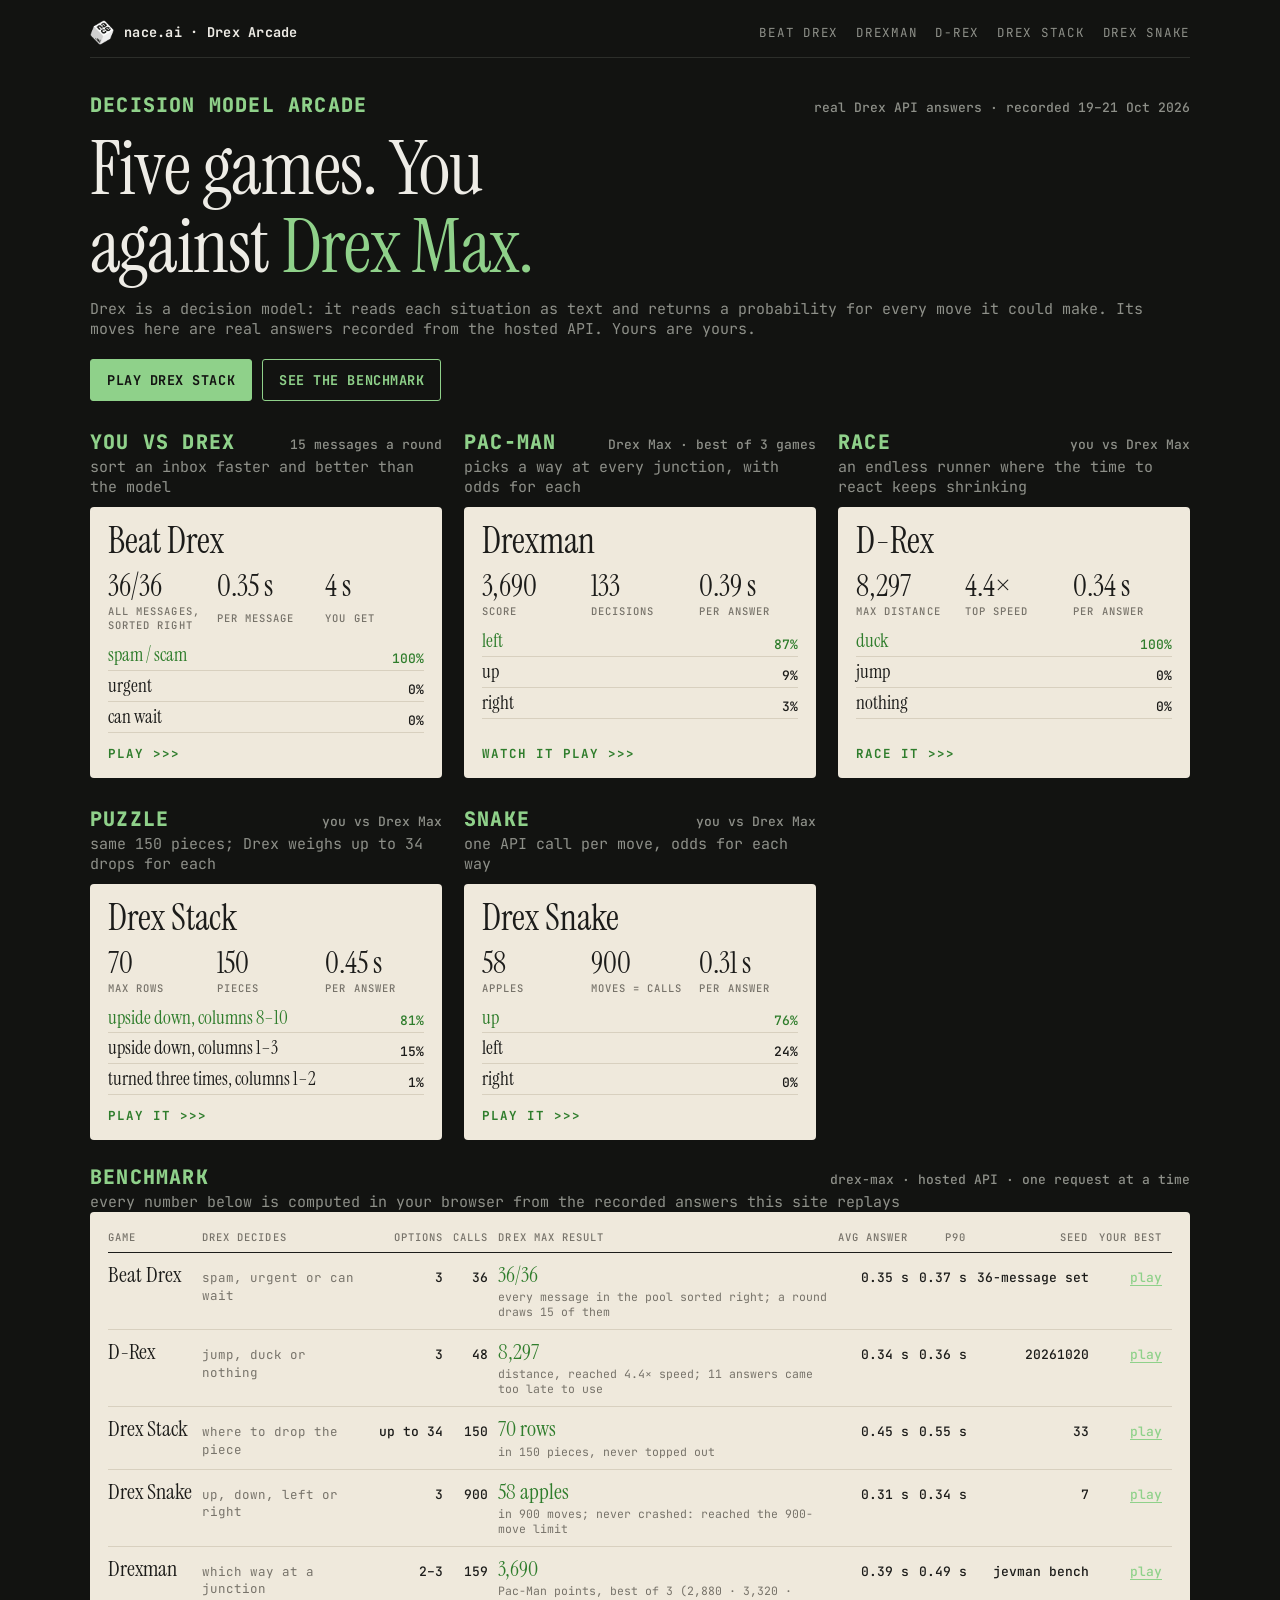
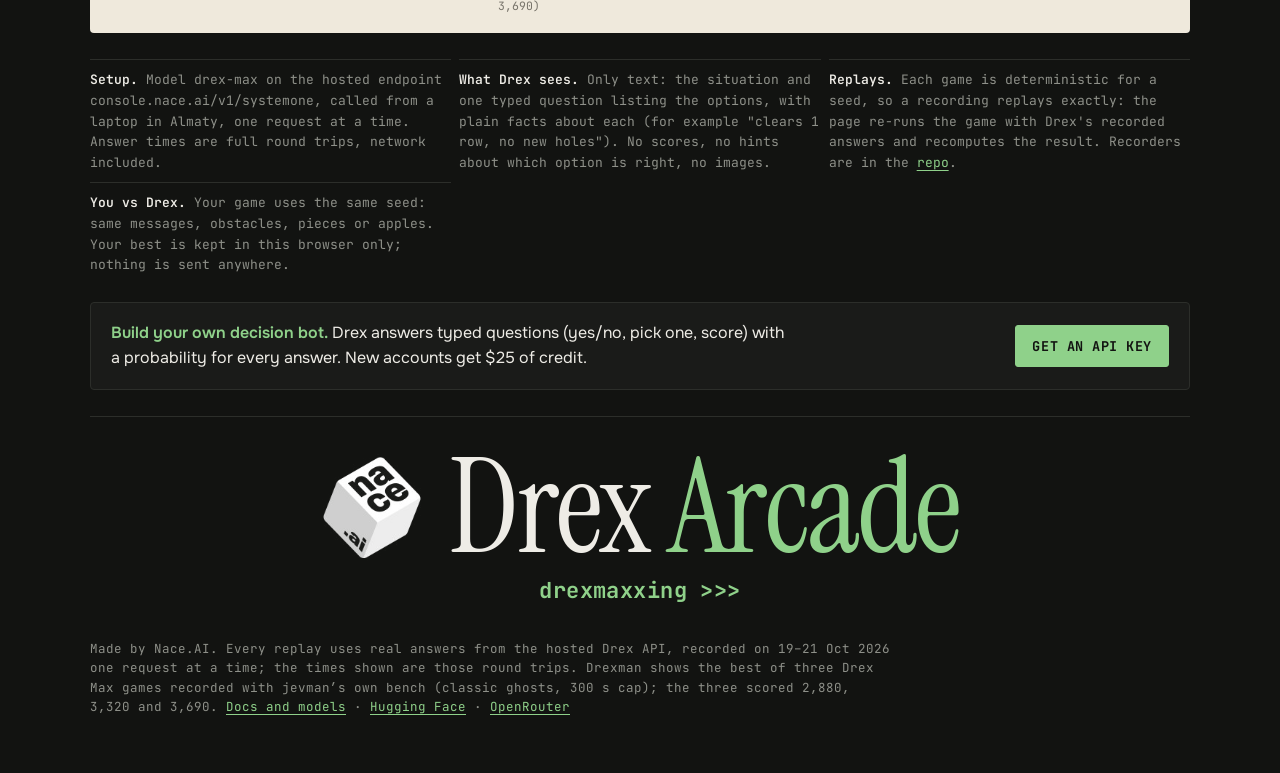
==== commit ba46cbcf: "Game pages fit the screen; Stack and Snake play properly Layout: game pages get a compact head (titl" ====
--- a/index.html
+++ b/index.html
@@ -6,7 +6,7 @@
 <title>Drex Arcade</title>
 <meta name="description" content="Watch Drex, the decision model by Nace.AI, play games. Then try to beat it at sorting an inbox.">
 <meta property="og:title" content="Drex Arcade">
-<meta property="og:description" content="Watch a decision model play. Then try to beat it.">
+<meta property="og:description" content="Five games against Drex Max, a decision model by Nace.AI. Its moves are real API answers; can you beat it?">
 <meta property="og:image" content="https://drex-arcade-pi.vercel.app/og.png">
 <meta name="twitter:card" content="summary_large_image">
 <link rel="icon" href="favicon.png" type="image/png">
@@ -16,11 +16,13 @@
 <script>if (/[?&]clip\b/.test(location.search)) document.documentElement.classList.add('clip');</script>
 <style>
   .hero { display: grid; gap: 14px; padding-block: 10px 4px; }
-  .hero h1 { font-size: clamp(44px, 8vw, 92px); max-width: 15ch; }
+  .hero h1 { font-size: clamp(40px, 6vw, 76px); max-width: 17ch; }
+  .hero .row-btns { display: flex; gap: 10px; flex-wrap: wrap; margin-top: 6px; }
   .hero h1 em { font-style: normal; color: var(--accent); }
   .tiles { display: grid; grid-template-columns: repeat(auto-fit, minmax(min(100%, 340px), 1fr)); gap: 30px 22px; }
-  .tile { display: grid; gap: 10px; align-content: start; text-decoration: none; color: var(--ink); }
-  .tile .paper { padding: 16px 18px; display: grid; gap: 12px; transition: transform .15s; }
+  .tile { display: grid; grid-template-rows: auto 1fr; gap: 10px; text-decoration: none; color: var(--ink); }
+  .tile .paper { padding: 16px 18px; display: grid; gap: 12px; align-content: start; grid-template-rows: auto auto 1fr auto; transition: transform .15s; }
+  .tile .odds { align-self: start; }
   .tile:hover .paper { transform: translateY(-3px); }
   .tile .name { font: 400 36px/1 var(--serif); color: var(--paper-ink); }
   .nums { display: grid; grid-template-columns: repeat(3, 1fr); gap: 10px; }
@@ -55,8 +57,9 @@
 
   <section class="hero">
     <div class="sec-head"><div class="row"><span class="label">Decision model arcade</span><span class="meta">real Drex API answers · recorded 19–21 Oct 2026</span></div></div>
-    <h1>Watch a decision model play. Then try to <em>beat it.</em></h1>
-    <p class="subtitle">Drex reads the situation and returns a probability for every move it could make. No text to parse, no guessing what it meant.</p>
+    <h1>Five games. You against <em>Drex Max.</em></h1>
+    <p class="subtitle">Drex is a decision model: it reads each situation as text and returns a probability for every move it could make. Its moves here are real answers recorded from the hosted API. Yours are yours.</p>
+    <div class="row-btns"><a class="btn primary" href="stack/">Play Drex Stack</a><a class="btn" href="#benchmark">See the benchmark</a></div>
   </section>
 
   <section class="tiles">
--- a/shared.css
+++ b/shared.css
@@ -70,4 +70,23 @@
 .clip .wordmark .big { font-size: clamp(40px, 6vw, 64px); }
 .clip .wordmark .lockup img { width: clamp(36px, 5vw, 56px); }
 
-@media (prefers-reduced-motion: reduce) { * { transition: none !important; animation: none !important; } }
+/* Game pages: a compact head so the board fits on the first screen; the long explanation folds away below */
+.wrap.wide { max-width: 1280px; }
+.game-head { display: flex; justify-content: space-between; align-items: end; gap: 14px 22px; flex-wrap: wrap; }
+.game-head h1 { font-size: clamp(38px, 5vw, 60px); margin-top: 6px; }
+.game-head .actions { display: flex; gap: 8px; align-items: center; flex-wrap: wrap; }
+.keys { font: 12.5px var(--display); color: var(--muted); }
+.keys kbd { font: 600 11.5px var(--display); border: 1px solid var(--line); border-bottom-width: 2px; border-radius: 3px; padding: 1px 6px; color: var(--ink); }
+#play { display: grid; gap: 12px; scroll-margin-top: 10px; }
+details.how { border-top: 1px solid var(--line); padding-top: 12px; }
+details.how summary { font: 700 12.5px var(--display); letter-spacing: .08em; text-transform: uppercase; color: var(--accent); cursor: pointer; }
+details.how p { margin-top: 10px; color: var(--muted); font: 14px/1.65 var(--display); max-width: 76ch; }
+@media (max-width: 560px) {
+  .topbar nav { flex-wrap: nowrap; overflow-x: auto; gap: 16px; width: 100%; scrollbar-width: none; -webkit-mask-image: linear-gradient(90deg, #000 85%, transparent); mask-image: linear-gradient(90deg, #000 85%, transparent); }
+  .topbar nav::-webkit-scrollbar { display: none; }
+  .topbar nav a { white-space: nowrap; }
+  .game-head h1 { font-size: 38px; }
+  .keys { display: none; }
+}
+
+: reduce) { * { transition: none !important; animation: none !important; } }
